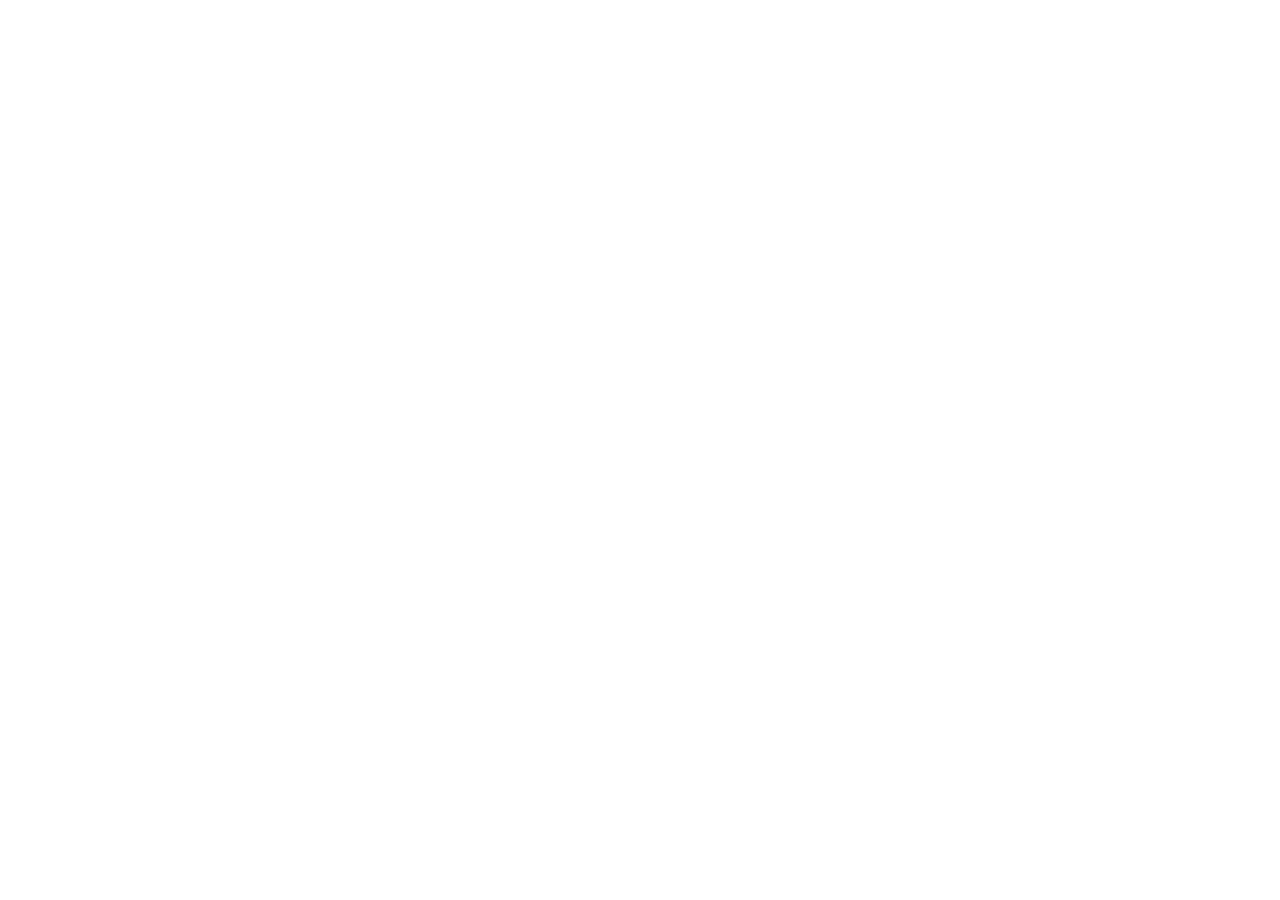
==== index.html @ d88518b1 "Deploy CareCircle DoctorPortal demo Co-authored-by: Cursor <cursoragent@cursor.com>" ====
<!doctype html>
<html lang="en">
  <head>
    <meta charset="UTF-8" />
    <meta name="viewport" content="width=device-width, initial-scale=1.0" />
    <title>CareCircle — DoctorPortal</title>
    <script type="module" crossorigin src="/demo/assets/index-DEnYHAau.js"></script>
    <link rel="stylesheet" crossorigin href="/demo/assets/index-CcF-MY2M.css">
  </head>
  <body>
    <div id="root"></div>
  </body>
</html>
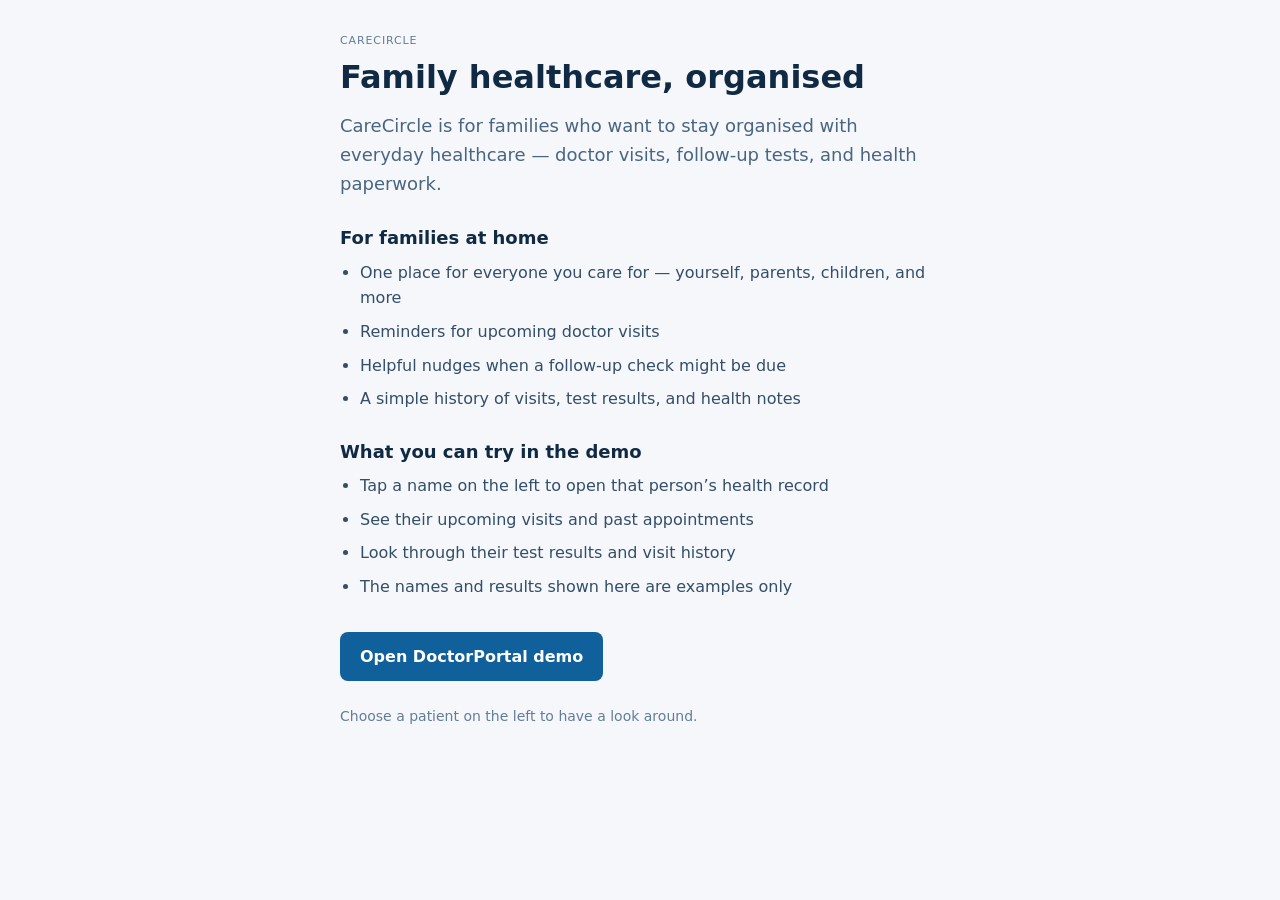
==== commit b1f54045: "Deploy CareCircle landing page and DoctorPortal demo Co-authored-by: Cursor <cursoragent@cursor.com>" ====
--- a/index.html
+++ b/index.html
@@ -3,11 +3,124 @@
   <head>
     <meta charset="UTF-8" />
     <meta name="viewport" content="width=device-width, initial-scale=1.0" />
-    <title>CareCircle — DoctorPortal</title>
-    <script type="module" crossorigin src="/demo/assets/index-DEnYHAau.js"></script>
-    <link rel="stylesheet" crossorigin href="/demo/assets/index-CcF-MY2M.css">
+    <title>CareCircle</title>
+    <style>
+      :root {
+        color-scheme: light;
+        font-family:
+          'Segoe UI',
+          system-ui,
+          -apple-system,
+          sans-serif;
+        line-height: 1.6;
+        color: #102a43;
+        background: #f5f7fb;
+      }
+
+      * {
+        box-sizing: border-box;
+      }
+
+      body {
+        margin: 0;
+        min-height: 100vh;
+      }
+
+      .page {
+        max-width: 640px;
+        margin: 0 auto;
+        padding: 32px 20px 48px;
+      }
+
+      .eyebrow {
+        margin: 0 0 8px;
+        font-size: 11px;
+        letter-spacing: 0.08em;
+        text-transform: uppercase;
+        color: #627d98;
+      }
+
+      h1 {
+        margin: 0 0 16px;
+        font-size: 32px;
+        line-height: 1.2;
+      }
+
+      .intro {
+        margin: 0 0 28px;
+        color: #486581;
+        font-size: 18px;
+      }
+
+      h2 {
+        margin: 28px 0 10px;
+        font-size: 18px;
+        line-height: 1.3;
+      }
+
+      ul {
+        margin: 0;
+        padding-left: 20px;
+        color: #334e68;
+      }
+
+      li + li {
+        margin-top: 8px;
+      }
+
+      .cta {
+        display: inline-block;
+        margin-top: 32px;
+        padding: 12px 20px;
+        border-radius: 8px;
+        background: #0f609b;
+        color: #ffffff;
+        font-size: 16px;
+        font-weight: 600;
+        text-decoration: none;
+      }
+
+      .cta:hover {
+        background: #0b4f83;
+      }
+
+      .footer {
+        margin-top: 24px;
+        color: #627d98;
+        font-size: 14px;
+      }
+    </style>
   </head>
   <body>
-    <div id="root"></div>
+    <main class="page">
+      <p class="eyebrow">CareCircle</p>
+      <h1>Family healthcare, organised</h1>
+      <p class="intro">
+        CareCircle is for families who want to stay organised with everyday
+        healthcare — doctor visits, follow-up tests, and health paperwork.
+      </p>
+
+      <h2>For families at home</h2>
+      <ul>
+        <li>
+          One place for everyone you care for — yourself, parents, children,
+          and more
+        </li>
+        <li>Reminders for upcoming doctor visits</li>
+        <li>Helpful nudges when a follow-up check might be due</li>
+        <li>A simple history of visits, test results, and health notes</li>
+      </ul>
+
+      <h2>What you can try in the demo</h2>
+      <ul>
+        <li>Tap a name on the left to open that person’s health record</li>
+        <li>See their upcoming visits and past appointments</li>
+        <li>Look through their test results and visit history</li>
+        <li>The names and results shown here are examples only</li>
+      </ul>
+
+      <a class="cta" href="portal/">Open DoctorPortal demo</a>
+      <p class="footer">Choose a patient on the left to have a look around.</p>
+    </main>
   </body>
 </html>
